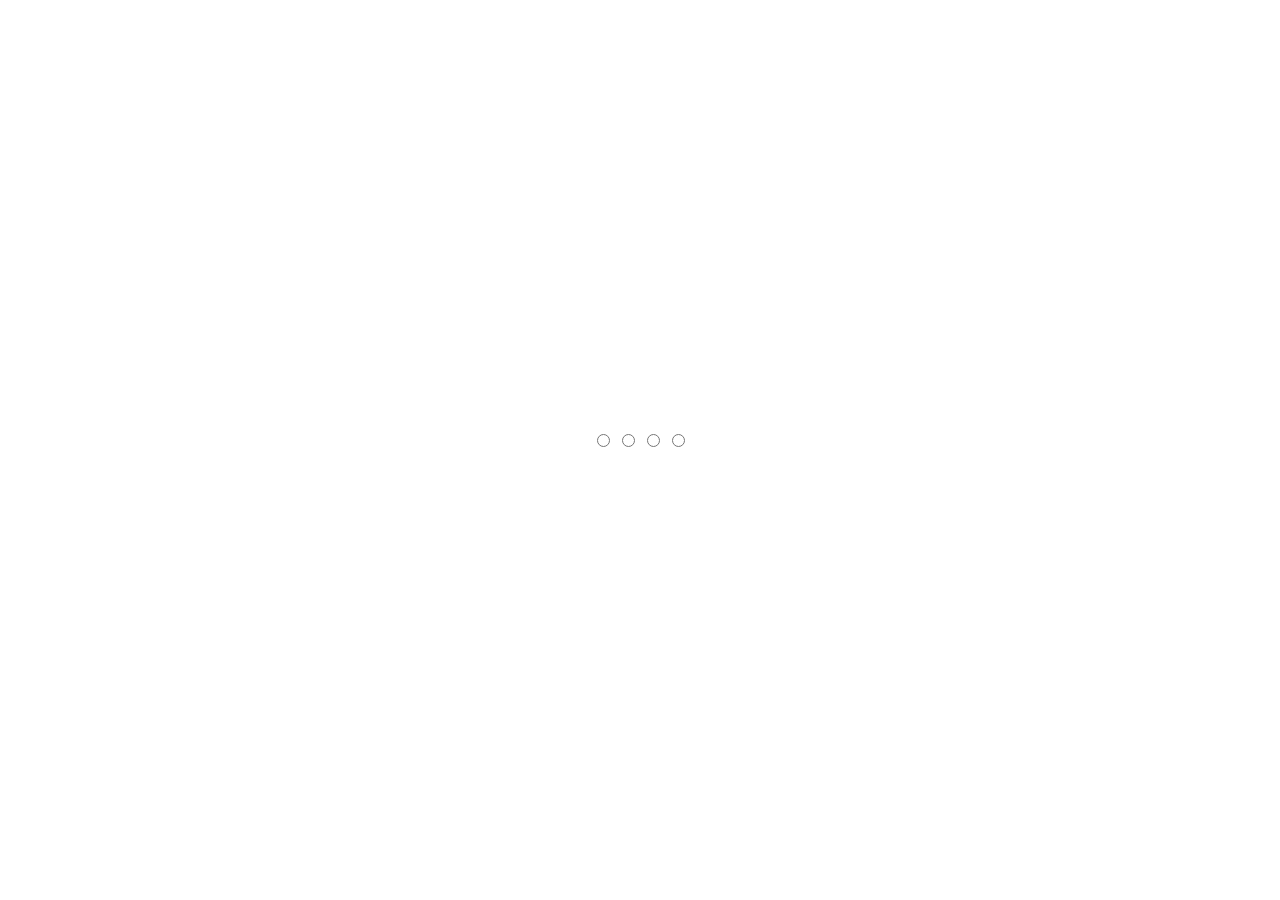
==== slider.html @ 8075964a "inicio do slider" ====
<!DOCTYPE html>
<html lang="pt-br">
<head>
    <meta charset="UTF-8">
    <meta name="viewport" content="width=device-width, initial-scale=1.0">
    <title>Document</title>
    <link rel="stylesheet" href="assets/style-slider.css">
    <script src="assets/script.js"></script>
</head>
<body>
    <div class="slider">

        <div class="slides">
            <input type="radio" name="radio-btn" id="radio1">
            <input type="radio" name="radio-btn" id="radio2">
            <input type="radio" name="radio-btn" id="radio3">
            <input type="radio" name="radio-btn" id="radio4">

            <div class="slide first">
                <img src="" alt="">
            </div>
        </div>

    </div>
</body>
</html>
---- assets/style-slider.css ----
body {
    margin: 0px;
    padding: 0px;
    width: 100%;
    height: 100vh;
    display: flex;
    justify-content: center;
    align-items: center;
}
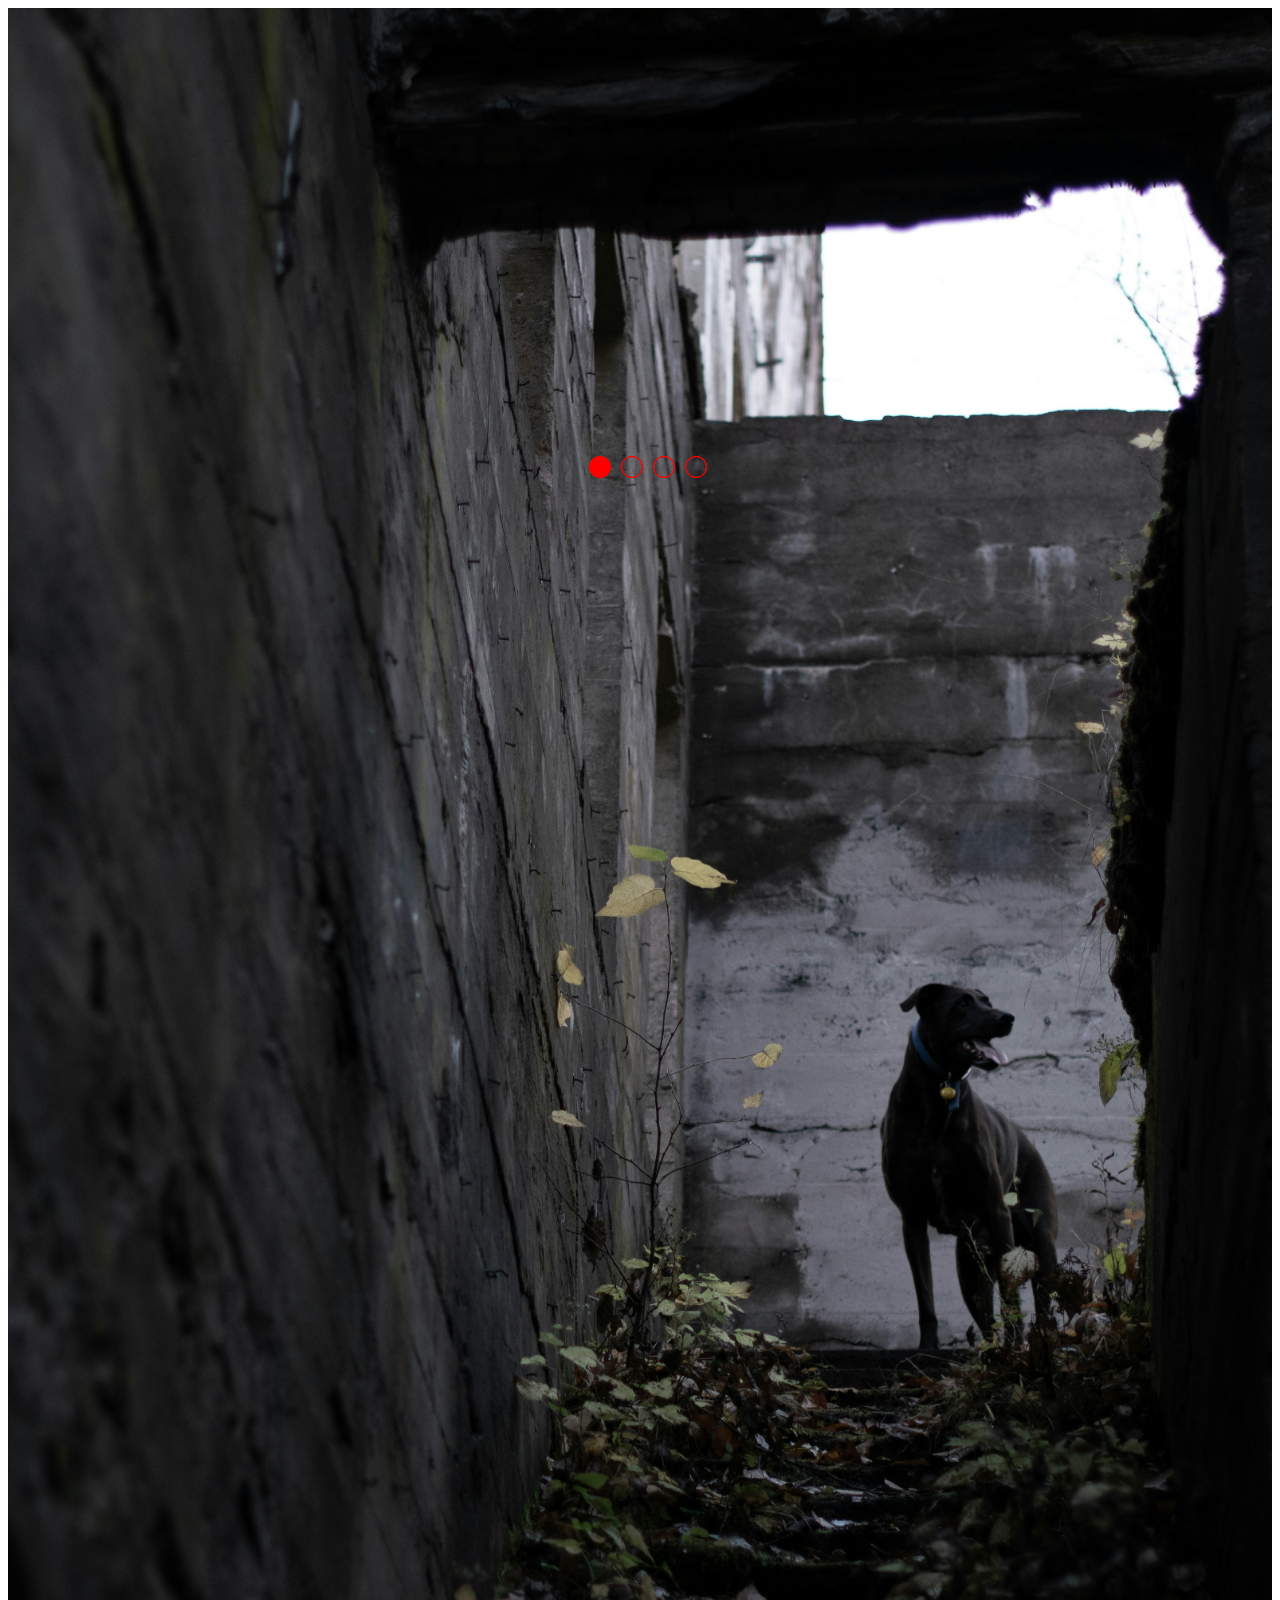
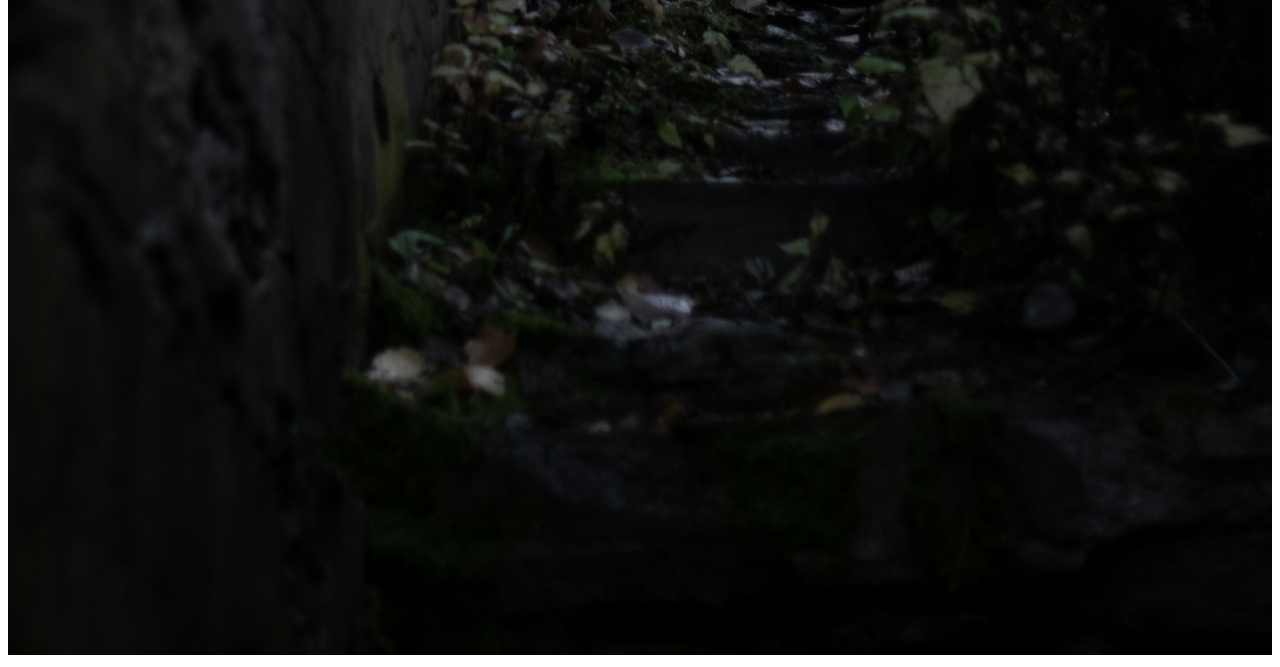
==== commit 3be91f6e: "slider" ====
--- a/slider.html
+++ b/slider.html
@@ -4,23 +4,55 @@
     <meta charset="UTF-8">
     <meta name="viewport" content="width=device-width, initial-scale=1.0">
     <title>Document</title>
-    <link rel="stylesheet" href="assets/style-slider.css">
-    <script src="assets/script.js"></script>
+    <link rel="stylesheet" href="style.css">
+    <script src="slider.js" defer></script>
 </head>
 <body>
-    <div class="slider">
+    
+    <section class="slider">
+        <div class="slider-content">
 
-        <div class="slides">
-            <input type="radio" name="radio-btn" id="radio1">
-            <input type="radio" name="radio-btn" id="radio2">
-            <input type="radio" name="radio-btn" id="radio3">
-            <input type="radio" name="radio-btn" id="radio4">
+            <input type="radio" name="btn-radio" id="radio1">
+            <input type="radio" name="btn-radio" id="radio2">
+            <input type="radio" name="btn-radio" id="radio3">
+            <input type="radio" name="btn-radio" id="radio4">
 
-            <div class="slide first">
-                <img src="" alt="">
+            <div class="slide-box first">
+                <img class="img-desktop" src="images/cachorro 1.jpg" alt="Imagem 1">
+                <img class="img-mobile" src="images/cachorro 1.jpg" alt="Imagem 1">
             </div>
+
+            <div class="slide-box">
+                <img class="img-desktop" src="images/cachorro 2.jpg" alt="Imagem 2">
+                <img class="img-mobile" src="images/cachorro 2.jpg" alt="Imagem 2">
+            </div>
+
+            <div class="slide-box">
+                <img class="img-desktop" src="images/cachorro 3.jpg" alt="Imagem 3">
+                <img class="img-mobile" src="images/cachorro 3.jpg" alt="Imagem 3">
+            </div>
+
+            <div class="slide-box">
+                <img class="img-desktop" src="images/cachorro 4.jpg" alt="Imagem 4">
+                <img class="img-mobile" src="images/cachorro 4.jpg" alt="Imagem 4">
+            </div>
+
+            <div class="nav-auto">
+                <div class="auto-btn1"></div>
+                <div class="auto-btn2"></div>
+                <div class="auto-btn3"></div>
+                <div class="auto-btn4"></div>
+            </div>
+
+            <div class="nav-manual">
+                <label for="radio1" class="manual-btn"></label>
+                <label for="radio2" class="manual-btn"></label>
+                <label for="radio3" class="manual-btn"></label>
+                <label for="radio4" class="manual-btn"></label>
+            </div>
+
         </div>
+    </section>
 
-    </div>
 </body>
 </html>--- a/style.css
+++ b/style.css
@@ -0,0 +1,84 @@
+section.slider {
+    margin: 0 auto;
+    width: 100%;
+    height: auto;
+    padding: 0;
+    overflow: hidden;
+}
+
+.slider-content {
+    width: 400%;
+    height: auto;
+    display: flex;
+}
+
+.slider-content input, .img-mobile {
+    display: none;
+}
+
+.slide-box {
+    width: 25%;
+    height: auto;
+    position: relative;
+    text-align: center;
+    transition: 1s;
+}
+
+.slide-box img {
+    width: 100%;
+}
+
+.nav-manual, .nav-auto {
+    position: absolute;
+    width: 100%;
+    margin-top: 35%;
+    display: flex;
+    justify-content: center;
+}
+
+.nav-manual .manual-btn, .nav-auto div {
+    border: 1px solid red;
+    padding: 10px;
+    border-radius: 50%;
+    cursor: pointer;
+    transition: 0.2s;
+}
+
+.nav-manual .manual-btn:not(:last-child), .nav-auto div:not(:last-child) {
+    margin-right: 10px;
+}
+
+.nav-manual .manual-btn:hover {
+    background-color: red;
+}
+
+#radio1:checked ~ .nav-auto .auto-btn1, #radio2:checked ~ .nav-auto .auto-btn2, #radio3:checked ~ .nav-auto .auto-btn3, #radio4:checked ~ .nav-auto .auto-btn4  {
+    background-color: red;
+}
+
+#radio1:checked ~ .first {
+    margin-left: 0%;
+}
+#radio2:checked ~ .first {
+    margin-left: -25%;
+}
+#radio3:checked ~ .first {
+    margin-left: -50%;
+}
+#radio4:checked ~ .first {
+    margin-left: -75%;
+}
+
+@media screen and (max-width: 900px) {
+    .img-desktop {
+        display: none;
+    }
+
+    .img-mobile {
+        display: block;
+    }
+
+    .nav-auto, .nav-manual {
+        margin-top: 60%;
+    }
+}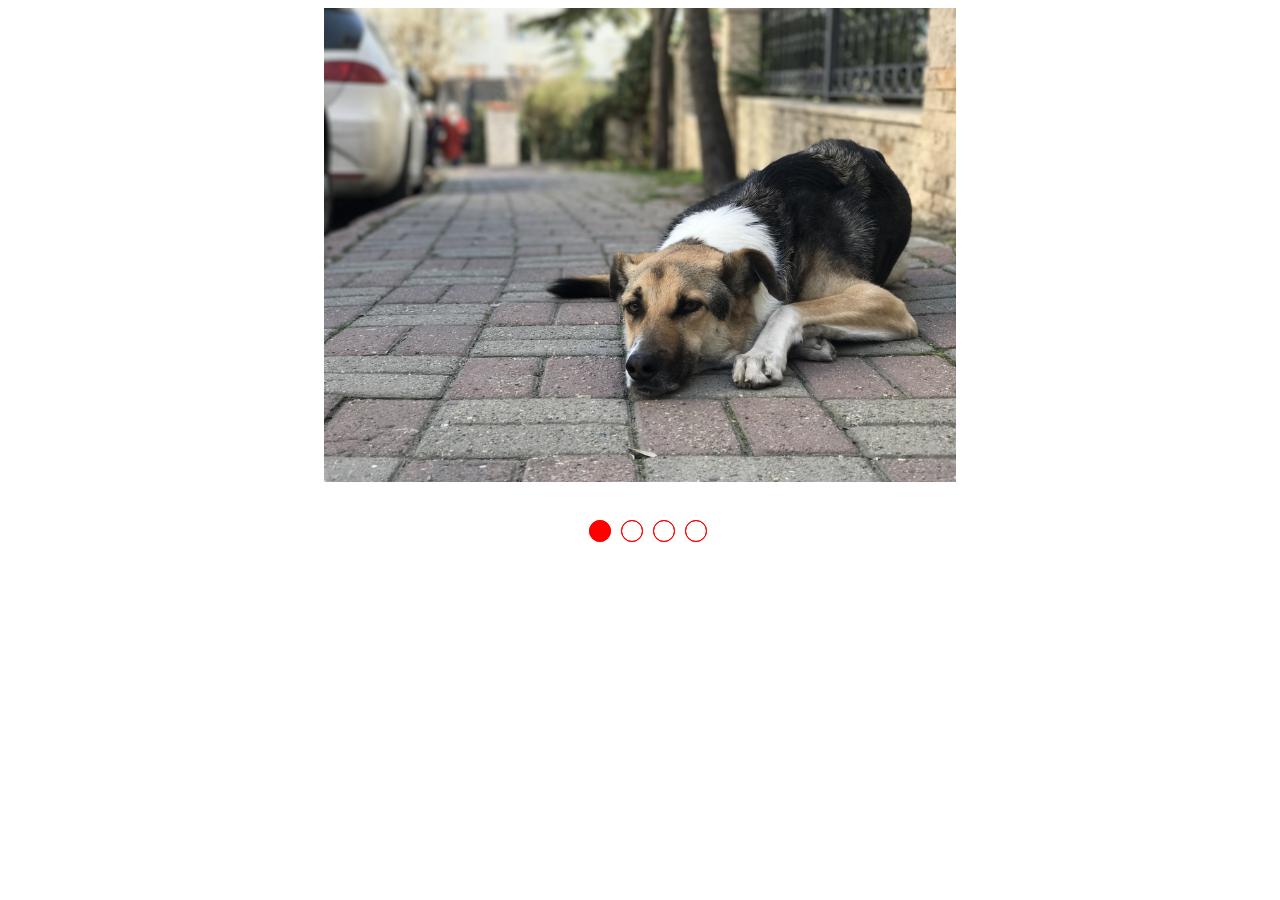
==== commit c0588291: "imagens" ====
--- a/slider.html
+++ b/slider.html
@@ -18,23 +18,23 @@
             <input type="radio" name="btn-radio" id="radio4">
 
             <div class="slide-box first">
-                <img class="img-desktop" src="images/cachorro 1.jpg" alt="Imagem 1">
-                <img class="img-mobile" src="images/cachorro 1.jpg" alt="Imagem 1">
+                <img class="img-desktop" src="images/cachorro 1.jpeg" alt="Imagem 1">
+                <img class="img-mobile" src="images/cachorro 1 mobile.jpeg" alt="Imagem 1">
             </div>
 
             <div class="slide-box">
                 <img class="img-desktop" src="images/cachorro 2.jpg" alt="Imagem 2">
-                <img class="img-mobile" src="images/cachorro 2.jpg" alt="Imagem 2">
+                <img class="img-mobile" src="images/cachorro 2 mobile.jpg" alt="Imagem 2">
             </div>
 
             <div class="slide-box">
                 <img class="img-desktop" src="images/cachorro 3.jpg" alt="Imagem 3">
-                <img class="img-mobile" src="images/cachorro 3.jpg" alt="Imagem 3">
+                <img class="img-mobile" src="images/cachorro 3 mobile.jpg" alt="Imagem 3">
             </div>
 
             <div class="slide-box">
                 <img class="img-desktop" src="images/cachorro 4.jpg" alt="Imagem 4">
-                <img class="img-mobile" src="images/cachorro 4.jpg" alt="Imagem 4">
+                <img class="img-mobile" src="images/cachorro 4 mobile.jpg" alt="Imagem 4">
             </div>
 
             <div class="nav-auto">
--- a/style.css
+++ b/style.css
@@ -1,3 +1,7 @@
+* {
+    overflow-x: hidden;
+}
+
 section.slider {
     margin: 0 auto;
     width: 100%;
@@ -25,13 +29,13 @@
 }
 
 .slide-box img {
-    width: 100%;
+    width: 50%;
 }
 
 .nav-manual, .nav-auto {
     position: absolute;
     width: 100%;
-    margin-top: 35%;
+    margin-top: 40%;
     display: flex;
     justify-content: center;
 }
